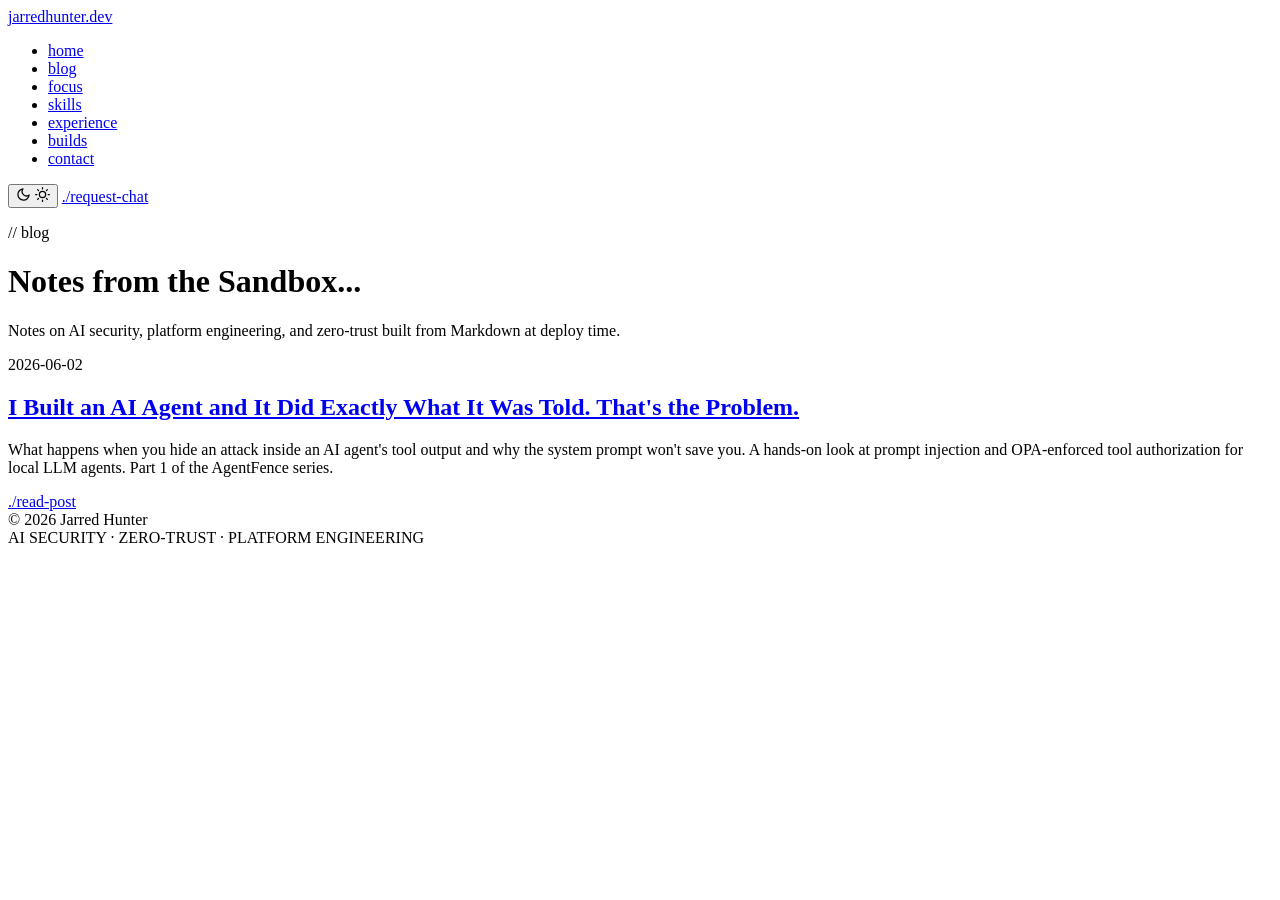
==== src/blog/index.html @ 59d4b67a "Fix job desc" ====
<!DOCTYPE html>
<html lang="en" data-theme="dark">
<head>
  <meta charset="UTF-8" />
  <meta name="viewport" content="width=device-width, initial-scale=1.0" />
  <title>Blog — Jarred Hunter</title>
  <meta name="description" content="Jarred Hunter — blog on AI security, platform engineering, and zero-trust." />
  <link rel="preconnect" href="https://fonts.googleapis.com" />
  <link rel="preconnect" href="https://fonts.gstatic.com" crossorigin />
  <link href="https://fonts.googleapis.com/css2?family=Archivo:wght@400;500;600;700;800;900&family=Geist:wght@300;400;500;600&family=JetBrains+Mono:ital,wght@0,400;0,500;0,700;1,400&display=swap" rel="stylesheet" />
  <link rel="stylesheet" href="/css/style.css?v=1780492002" />
</head>
<body class="blog-page">
  <nav>
    <div class="nav-inner">
      <a href="/" class="logo">jarredhunter.dev</a>
      <ul class="nav-links">
        <li><a href="/">home</a></li>
        <li><a href="/blog/" aria-current="page">blog</a></li>
        <li><a href="/#focus">focus</a></li>
        <li><a href="/#technologies">skills</a></li>
        <li><a href="/#work-experience">experience</a></li>
        <li><a href="/#projects">builds</a></li>
        <li><a href="/#contact">contact</a></li>
      </ul>
      <div class="nav-right">
        <button class="theme-toggle" id="theme-toggle" aria-label="Toggle theme">
          <svg class="icon-moon" width="15" height="15" viewBox="0 0 24 24" fill="none" stroke="currentColor" stroke-width="2" stroke-linecap="round" stroke-linejoin="round"><path d="M21 12.79A9 9 0 1 1 11.21 3 7 7 0 0 0 21 12.79z"/></svg>
          <svg class="icon-sun" width="15" height="15" viewBox="0 0 24 24" fill="none" stroke="currentColor" stroke-width="2" stroke-linecap="round" stroke-linejoin="round"><circle cx="12" cy="12" r="5"/><line x1="12" y1="1" x2="12" y2="3"/><line x1="12" y1="21" x2="12" y2="23"/><line x1="4.22" y1="4.22" x2="5.64" y2="5.64"/><line x1="18.36" y1="18.36" x2="19.78" y2="19.78"/><line x1="1" y1="12" x2="3" y2="12"/><line x1="21" y1="12" x2="23" y2="12"/><line x1="4.22" y1="19.78" x2="5.64" y2="18.36"/><line x1="18.36" y1="5.64" x2="19.78" y2="4.22"/></svg>
        </button>
        <a href="https://cal.com/jhunter7/" class="nav-cta" target="_blank" rel="noopener">./request-chat</a>
      </div>
    </div>
  </nav>

  <main class="blog-main">
    <div class="container">
      <p class="section-tag">// blog</p>
      <h1 class="section-heading">Notes from the Sandbox...</h1>
      <p class="blog-index-lede">Notes on AI security, platform engineering, and zero-trust built from Markdown at deploy time.</p>
      <div class="blog-list">
      <article class="blog-card">
        <div class="blog-card-date">2026-06-02</div>
        <h2 class="blog-card-title"><a href="i-built-an-ai-agent-then-i-tried-to-break-it/">I Built an AI Agent and It Did Exactly What It Was Told. That&#x27;s the Problem.</a></h2>
        <p class="blog-card-summary">What happens when you hide an attack inside an AI agent&#x27;s tool output and why the system prompt won&#x27;t save you. A hands-on look at prompt injection and OPA-enforced tool authorization for local LLM agents. Part 1 of the AgentFence series.</p>
        <a href="i-built-an-ai-agent-then-i-tried-to-break-it/" class="blog-card-link">./read-post</a>
      </article>
      </div>
    </div>
  </main>

  <div class="container">
    <footer>
      <div class="footer-left">© 2026 <span>Jarred Hunter</span></div>
      <div class="footer-right">AI SECURITY · ZERO-TRUST · PLATFORM ENGINEERING</div>
    </footer>
  </div>

  <script src="/js/main.js?v=1780491392"></script>
</body>
</html>
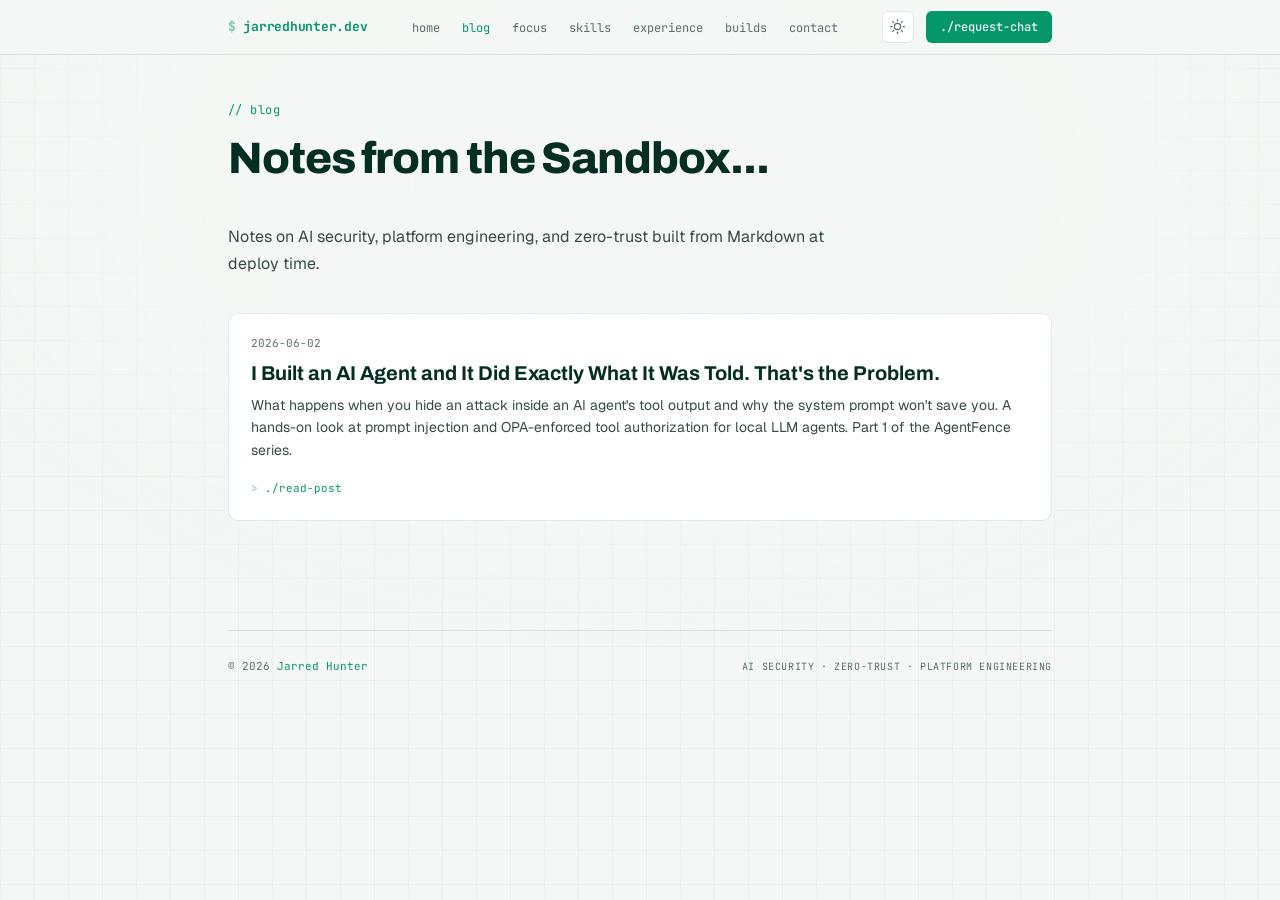
==== commit aac1d383: "Restore Umami analytics across homepage and blog. The site redesign dropped the tracker; add it to t" ====
--- a/src/blog/index.html
+++ b/src/blog/index.html
@@ -8,20 +8,21 @@
   <link rel="preconnect" href="https://fonts.googleapis.com" />
   <link rel="preconnect" href="https://fonts.gstatic.com" crossorigin />
   <link href="https://fonts.googleapis.com/css2?family=Archivo:wght@400;500;600;700;800;900&family=Geist:wght@300;400;500;600&family=JetBrains+Mono:ital,wght@0,400;0,500;0,700;1,400&display=swap" rel="stylesheet" />
-  <link rel="stylesheet" href="/css/style.css?v=1780492002" />
+  <link rel="stylesheet" href="../css/style.css" />
+  <script defer src="https://cloud.umami.is/script.js" data-website-id="7b5f57f9-e7fa-4ba4-9820-37300ce57bfb" data-host-url="https://cloud.umami.is" data-domains="jarredhunter.dev,www.jarredhunter.dev"></script>
 </head>
 <body class="blog-page">
   <nav>
     <div class="nav-inner">
-      <a href="/" class="logo">jarredhunter.dev</a>
+      <a href="../index.html" class="logo">jarredhunter.dev</a>
       <ul class="nav-links">
-        <li><a href="/">home</a></li>
-        <li><a href="/blog/" aria-current="page">blog</a></li>
-        <li><a href="/#focus">focus</a></li>
-        <li><a href="/#technologies">skills</a></li>
-        <li><a href="/#work-experience">experience</a></li>
-        <li><a href="/#projects">builds</a></li>
-        <li><a href="/#contact">contact</a></li>
+        <li><a href="../index.html">home</a></li>
+        <li><a href="../blog/" aria-current="page">blog</a></li>
+        <li><a href="../index.html#focus">focus</a></li>
+        <li><a href="../index.html#technologies">skills</a></li>
+        <li><a href="../index.html#work-experience">experience</a></li>
+        <li><a href="../index.html#projects">builds</a></li>
+        <li><a href="../index.html#contact">contact</a></li>
       </ul>
       <div class="nav-right">
         <button class="theme-toggle" id="theme-toggle" aria-label="Toggle theme">
@@ -56,6 +57,6 @@
     </footer>
   </div>
 
-  <script src="/js/main.js?v=1780491392"></script>
+  <script src="../js/main.js"></script>
 </body>
 </html>
--- a/src/css/style.css
+++ b/src/css/style.css
@@ -0,0 +1,580 @@
+/* ============================================
+   Jarred Hunter — jarredhunter.dev
+   Direction 1: Terminal / Command-line
+   Static · light/dark via [data-theme]
+   ============================================ */
+
+*, *::before, *::after { box-sizing: border-box; margin: 0; padding: 0; }
+
+:root {
+  --display: 'Archivo', sans-serif;
+  --mono:    'JetBrains Mono', monospace;
+  --body:    'Geist', -apple-system, BlinkMacSystemFont, sans-serif;
+  --green:   #00ff9c;
+}
+
+/* DARK (default) */
+[data-theme="dark"] {
+  --bg:      #0a0e0d;
+  --bg2:     #0f1413;
+  --bg3:     #131918;
+  --border:  rgba(0,255,156,0.13);
+  --border2: rgba(0,255,156,0.30);
+  --text:    #c2d4ce;   /* lifted: ~10:1 contrast */
+  --prose:   #d4dcd9;   /* body paragraphs: clean neutral, 13.9:1 */
+  --dim:     #7e948d;   /* lifted: 6.0:1, now AA-compliant */
+  --heading: #e8fff6;
+  --accent:  var(--green);
+  --grid:    rgba(0,255,156,0.035);
+}
+
+/* LIGHT */
+[data-theme="light"] {
+  --bg:      #f4f7f5;
+  --bg2:     #ffffff;
+  --bg3:     #eef2f0;
+  --border:  rgba(6,95,70,0.12);
+  --border2: rgba(6,95,70,0.30);
+  --text:    #2c3d37;
+  --prose:   #374b44;
+  --dim:     #5a6e67;
+  --heading: #052e23;
+  --accent:  #059669;
+  --grid:    rgba(6,95,70,0.04);
+}
+
+html { scroll-behavior: smooth; }
+
+body {
+  background: var(--bg);
+  color: var(--text);
+  font-family: var(--mono);
+  font-weight: 400;
+  line-height: 1.7;
+  overflow-x: hidden;
+  transition: background .3s, color .3s;
+}
+
+::-webkit-scrollbar { width: 4px; }
+::-webkit-scrollbar-track { background: var(--bg); }
+::-webkit-scrollbar-thumb { background: var(--border2); border-radius: 2px; }
+
+.container { max-width: 880px; margin: 0 auto; padding: 0 28px; }
+
+/* ─── NAV ─── */
+nav {
+  position: fixed; top: 0; left: 0; right: 0; z-index: 100;
+  border-bottom: 1px solid var(--border);
+  background: color-mix(in srgb, var(--bg) 88%, transparent);
+  backdrop-filter: blur(10px);
+}
+.nav-inner {
+  max-width: 880px; margin: 0 auto; padding: 0 28px;
+  display: flex; align-items: center; justify-content: space-between; height: 54px;
+}
+.logo {
+  font-family: var(--mono); font-size: 13px; font-weight: 700;
+  color: var(--accent); letter-spacing: -.02em; text-decoration: none;
+}
+.logo::before { content: '$ '; opacity: .5; }
+.nav-links { display: flex; gap: 22px; list-style: none; }
+.nav-links a {
+  font-family: var(--mono); font-size: 12px; color: var(--dim);
+  text-decoration: none; transition: color .2s;
+}
+.nav-links a::before { content: ''; }
+.nav-links a:hover { color: var(--accent); }
+.nav-right { display: flex; align-items: center; gap: 12px; }
+.theme-toggle {
+  width: 32px; height: 32px; border: 1px solid var(--border); border-radius: 6px;
+  background: var(--bg2); color: var(--dim); cursor: pointer;
+  display: flex; align-items: center; justify-content: center; transition: .2s;
+}
+.theme-toggle:hover { border-color: var(--accent); color: var(--accent); }
+[data-theme="dark"] .icon-sun  { display: none; }
+[data-theme="dark"] .icon-moon { display: block; }
+[data-theme="light"] .icon-sun  { display: block; }
+[data-theme="light"] .icon-moon { display: none; }
+.nav-cta {
+  font-family: var(--mono); font-size: 12px; font-weight: 500;
+  padding: 6px 14px; border-radius: 6px; background: var(--accent); color: var(--bg);
+  text-decoration: none; white-space: nowrap; transition: opacity .15s;
+}
+.nav-cta:hover { opacity: .85; }
+
+/* ─── HERO ─── */
+#home {
+  min-height: 100vh; display: flex; align-items: center;
+  padding: 80px 0 40px; position: relative; overflow: hidden;
+}
+#home::before {
+  content: ''; position: absolute; inset: 0;
+  background-image:
+    linear-gradient(var(--grid) 1px, transparent 1px),
+    linear-gradient(90deg, var(--grid) 1px, transparent 1px);
+  background-size: 34px 34px;
+  animation: gridMove 22s linear infinite;
+}
+/* Soft fade so the grid recedes behind the text but stays at the edges */
+#home::after {
+  content: ''; position: absolute; inset: 0; pointer-events: none;
+  background: radial-gradient(
+    ellipse 70% 65% at 32% 50%,
+    var(--bg) 0%,
+    color-mix(in srgb, var(--bg) 85%, transparent) 38%,
+    transparent 70%
+  );
+}
+@keyframes gridMove { to { background-position: 34px 34px; } }
+.hero-content { position: relative; z-index: 1; }
+.prompt {
+  font-size: 12px; color: var(--accent); margin-bottom: 26px; letter-spacing: .04em;
+  opacity: 0; animation: fadeUp .6s ease .1s forwards;
+}
+.cursor { animation: blink 1.1s steps(1) infinite; }
+@keyframes blink { 50% { opacity: 0; } }
+
+.hero-name {
+  font-family: var(--display);
+  font-weight: 800;
+  font-size: clamp(48px, 9vw, 84px);
+  line-height: .94;
+  letter-spacing: -.025em;
+  color: var(--heading);
+  margin-bottom: 20px;
+  opacity: 0; animation: fadeUp .6s ease .2s forwards;
+}
+.hero-sub {
+  font-size: 14px; color: var(--accent); margin-bottom: 26px; letter-spacing: .02em;
+  opacity: 0; animation: fadeUp .6s ease .3s forwards;
+}
+.hero-sub::before { content: '// '; }
+.hero-desc {
+  font-family: var(--body);
+  font-size: 16px; color: var(--prose); max-width: 580px; line-height: 1.75; margin-bottom: 36px;
+  opacity: 0; animation: fadeUp .6s ease .4s forwards;
+}
+.hero-desc strong { color: var(--heading); font-weight: 500; }
+.hero-actions {
+  display: flex; gap: 10px; flex-wrap: wrap; margin-bottom: 56px;
+  opacity: 0; animation: fadeUp .6s ease .5s forwards;
+}
+.btn-primary {
+  font-family: var(--mono); font-size: 12px; font-weight: 700; padding: 11px 22px;
+  border-radius: 6px; background: transparent; border: 1px solid var(--border2); color: var(--text);
+  text-decoration: none; letter-spacing: .02em; transition: border-color .2s, color .2s, transform .15s;
+}
+.btn-primary:hover { border-color: var(--accent); color: var(--accent); transform: translateY(-1px); }
+.btn-ghost {
+  font-family: var(--mono); font-size: 12px; padding: 11px 22px; border-radius: 6px;
+  border: 1px solid var(--border2); color: var(--text); text-decoration: none;
+  transition: border-color .2s, color .2s, transform .15s;
+}
+.btn-ghost::before { content: '> '; opacity: .6; }
+.btn-ghost:hover { border-color: var(--accent); color: var(--accent); transform: translateY(-1px); }
+
+/* ── HERO STAT — fixed number rendering ── */
+/* hero meta row: stat block + relocated info cards side by side */
+.hero-meta-row {
+  display: flex; gap: 16px; align-items: stretch; flex-wrap: wrap;
+  opacity: 0; animation: fadeUp .6s ease .6s forwards;
+}
+.hero-stat {
+  border: 1px solid var(--border); border-radius: 10px;
+  padding: 26px 30px; width: fit-content; min-width: 240px;
+  display: flex; flex-direction: column; justify-content: center;
+  background: color-mix(in srgb, var(--bg2) 50%, transparent);
+}
+.hero-meta {
+  flex: 1; min-width: 280px;
+  display: grid; grid-template-columns: 1fr 1fr; gap: 10px;
+}
+.meta-card {
+  background: var(--bg3); border: 1px solid var(--border); border-radius: 8px;
+  padding: 12px 14px; transition: border-color .2s;
+}
+.meta-card:hover { border-color: var(--border2); }
+.meta-card-wide { grid-column: 1 / -1; }
+.meta-k {
+  font-family: var(--mono); font-size: 10px; color: var(--accent);
+  text-transform: uppercase; letter-spacing: .12em; margin-bottom: 5px;
+}
+.meta-k::before { content: '> '; opacity: .5; }
+.meta-v { font-family: var(--mono); font-size: 12px; color: var(--text); line-height: 1.45; display: flex; align-items: center; gap: 8px; }
+.stat-num {
+  font-family: var(--display);
+  font-weight: 700;              /* lighter than 900 — stops the squish */
+  font-size: 58px;
+  line-height: 1;
+  color: var(--heading);
+  letter-spacing: .01em;          /* positive tracking gives the digits room */
+  font-variant-numeric: lining-nums proportional-nums;
+  display: flex; align-items: flex-start;
+}
+.stat-num span {
+  color: var(--accent);
+  margin-left: 4px;
+  font-weight: 600;
+}
+.stat-label {
+  font-family: var(--mono); font-size: 11px; color: var(--dim);
+  text-transform: uppercase; letter-spacing: .18em; margin-top: 14px;
+}
+
+/* ─── SECTION COMMON ─── */
+section { padding: 96px 0; }
+.section-tag {
+  font-family: var(--mono); font-size: 12px; color: var(--accent);
+  margin-bottom: 14px; letter-spacing: .04em;
+}
+.section-heading {
+  font-family: var(--display); font-weight: 800; font-size: clamp(28px, 5vw, 44px);
+  color: var(--heading); letter-spacing: -.025em; margin-bottom: 40px; line-height: 1.1;
+}
+
+/* ─── ABOUT ─── */
+#about { background: var(--bg2); border-top: 1px solid var(--border); border-bottom: 1px solid var(--border); }
+.about-grid { display: grid; grid-template-columns: 1.4fr 1fr; gap: 48px; align-items: start; }
+.about-body p { font-family: var(--body); font-weight: 400; font-size: 15.5px; color: var(--prose); margin-bottom: 18px; line-height: 1.75; }
+.about-body p:last-child { margin-bottom: 0; }
+.about-body strong { color: var(--heading); font-weight: 500; }
+.about-sidebar { display: flex; flex-direction: column; gap: 10px; }
+.sidebar-card {
+  background: var(--bg3); border: 1px solid var(--border); border-radius: 8px;
+  padding: 14px 16px; transition: border-color .2s;
+}
+.sidebar-card:hover { border-color: var(--border2); }
+.sidebar-card-k {
+  font-family: var(--mono); font-size: 10px; color: var(--accent);
+  text-transform: uppercase; letter-spacing: .12em; margin-bottom: 6px;
+}
+.sidebar-card-k::before { content: '> '; opacity: .5; }
+.sidebar-card-v { font-size: 12.5px; color: var(--text); line-height: 1.5; display: flex; align-items: center; gap: 8px; }
+
+/* ─── FOCUS ─── */
+.focus-intro {
+  font-family: var(--body);
+  font-size: 16px; color: var(--prose); max-width: 600px; line-height: 1.7;
+  margin-top: -24px; margin-bottom: 44px;
+}
+.focus-grid { display: grid; grid-template-columns: 1fr 1fr; gap: 16px; }
+.focus-card {
+  background: var(--bg2); border: 1px solid var(--border); border-radius: 12px;
+  padding: 28px; position: relative; transition: border-color .2s, transform .2s;
+}
+.focus-card:hover { border-color: var(--border2); transform: translateY(-3px); }
+.focus-num {
+  font-family: var(--display); font-weight: 700; font-size: 13px; color: var(--accent);
+  letter-spacing: .04em; margin-bottom: 16px;
+}
+.focus-title { font-family: var(--display); font-weight: 700; font-size: 17px; color: var(--heading); margin-bottom: 10px; letter-spacing: -.01em; }
+.focus-desc { font-family: var(--body); font-size: 14px; color: var(--prose); line-height: 1.65; margin-bottom: 18px; }
+.focus-tags { display: flex; flex-wrap: wrap; gap: 6px; }
+.focus-tags span {
+  font-family: var(--mono); font-size: 10px; color: var(--accent);
+  border: 1px solid var(--border); border-radius: 4px; padding: 3px 8px;
+  background: color-mix(in srgb, var(--accent) 5%, transparent);
+}
+
+/* ─── SKILLS ─── */
+.skills-categories { display: flex; flex-direction: column; gap: 36px; }
+.skill-category-label {
+  font-family: var(--mono); font-size: 11px; color: var(--dim);
+  text-transform: uppercase; letter-spacing: .14em; margin-bottom: 14px;
+}
+.skill-category-label::before { content: '# '; color: var(--accent); }
+.skill-pills { display: flex; flex-wrap: wrap; gap: 8px; }
+.pill {
+  font-family: var(--mono); font-size: 11px; padding: 5px 12px; border-radius: 6px;
+  border: 1px solid var(--border); background: var(--bg2); color: var(--text);
+  letter-spacing: .01em; white-space: nowrap; transition: border-color .15s, color .15s, transform .15s;
+}
+.pill:hover { border-color: var(--border2); color: var(--accent); transform: translateY(-2px); }
+
+/* ─── EXPERIENCE ─── */
+#work-experience { background: var(--bg2); border-top: 1px solid var(--border); border-bottom: 1px solid var(--border); }
+.timeline { display: flex; flex-direction: column; }
+.timeline-item {
+  display: grid; grid-template-columns: 175px 1fr; gap: 32px;
+  padding: 34px 0; border-bottom: 1px solid var(--border);
+}
+.timeline-item:last-child { border-bottom: none; }
+.timeline-period { font-family: var(--mono); font-size: 11px; color: var(--dim); margin-bottom: 8px; }
+.timeline-company { font-family: var(--mono); font-size: 12px; color: var(--accent); }
+.timeline-role { font-family: var(--display); font-weight: 700; font-size: 16px; color: var(--heading); margin-bottom: 12px; letter-spacing: -.01em; }
+.timeline-desc { font-family: var(--body); font-weight: 400; font-size: 14.5px; color: var(--prose); line-height: 1.65; margin-bottom: 14px; }
+.timeline-bullets { list-style: none; display: flex; flex-direction: column; gap: 8px; }
+.timeline-bullets li { font-family: var(--body); font-size: 14px; color: var(--prose); line-height: 1.6; padding-left: 18px; position: relative; }
+.timeline-bullets li::before { content: '▹'; position: absolute; left: 0; color: var(--accent); top: 1px; }
+.timeline-bullets strong { color: var(--heading); font-weight: 500; }
+
+/* ─── PROJECTS ─── */
+.builds-subhead {
+  font-family: var(--mono); font-size: 11px; color: var(--dim);
+  text-transform: uppercase; letter-spacing: .14em; margin-bottom: 16px;
+}
+.builds-subhead::before { content: '## '; color: var(--accent); }
+.projects-grid { display: grid; grid-template-columns: 1fr 1fr; gap: 14px; }
+.project-card {
+  background: var(--bg2); border: 1px solid var(--border); border-radius: 12px;
+  padding: 24px; transition: border-color .2s, transform .2s; position: relative;
+  text-decoration: none; display: block; overflow: hidden;
+}
+.project-card:hover { border-color: var(--border2); transform: translateY(-3px); }
+.project-card.building { border-color: var(--border2); }
+.project-card.building::before {
+  content: ''; position: absolute; top: 0; left: 0; right: 0; height: 2px;
+  background: linear-gradient(90deg, var(--accent), transparent);
+}
+.building-tag {
+  display: inline-block; font-family: var(--mono); font-size: 9px; color: var(--accent);
+  text-transform: uppercase; letter-spacing: .12em; border: 1px solid var(--border2);
+  border-radius: 4px; padding: 2px 7px; margin-bottom: 12px;
+  background: color-mix(in srgb, var(--accent) 6%, transparent);
+}
+.project-name { font-family: var(--display); font-weight: 700; font-size: 15px; color: var(--heading); margin-bottom: 8px; letter-spacing: -.01em; }
+.project-desc { font-family: var(--body); font-size: 13.5px; color: var(--prose); line-height: 1.6; margin-bottom: 16px; }
+.project-tags { display: flex; flex-wrap: wrap; gap: 6px; }
+.project-tag {
+  font-family: var(--mono); font-size: 10px; color: var(--dim);
+  background: var(--bg3); border: 1px solid var(--border); border-radius: 4px; padding: 2px 8px;
+}
+
+/* ─── CONTACT ─── */
+#contact { background: var(--bg2); border-top: 1px solid var(--border); }
+.contact-grid { max-width: 640px; }
+.contact-lede { font-family: var(--body); font-weight: 400; font-size: 15.5px; color: var(--prose); line-height: 1.7; margin-bottom: 24px; }
+.contact-lede strong { color: var(--heading); font-weight: 500; }
+.contact-links { display: flex; flex-direction: column; gap: 10px; }
+.contact-link {
+  display: flex; align-items: center; gap: 14px; font-family: var(--mono); font-size: 12px;
+  color: var(--text); text-decoration: none; padding: 12px 16px; background: var(--bg3);
+  border: 1px solid var(--border); border-radius: 8px; transition: border-color .2s, color .2s;
+}
+.contact-link:hover { border-color: var(--border2); color: var(--accent); }
+.ck { color: var(--accent); min-width: 70px; font-size: 11px; }
+.ck::before { content: '> '; opacity: .5; }
+/* ─── FOOTER ─── */
+footer {
+  border-top: 1px solid var(--border); padding: 26px 0;
+  display: flex; align-items: center; justify-content: space-between; flex-wrap: wrap; gap: 12px;
+}
+.footer-left { font-family: var(--mono); font-size: 11px; color: var(--dim); }
+.footer-left span { color: var(--accent); }
+.footer-right { font-family: var(--mono); font-size: 10px; color: var(--dim); letter-spacing: .06em; }
+
+/* ─── BLOG ─── */
+/* Blog pages show content immediately (no scroll-reveal dependency) */
+.blog-page .reveal { opacity: 1; transform: none; }
+.blog-page nav { position: fixed; }
+.blog-page {
+  position: relative;
+  min-height: 100vh;
+}
+.blog-page::before {
+  content: '';
+  position: fixed;
+  inset: 0;
+  z-index: -1;
+  pointer-events: none;
+  background-image:
+    linear-gradient(var(--grid) 1px, transparent 1px),
+    linear-gradient(90deg, var(--grid) 1px, transparent 1px);
+  background-size: 34px 34px;
+  animation: gridMove 22s linear infinite;
+}
+.blog-page::after {
+  content: '';
+  position: fixed;
+  inset: 0;
+  z-index: -1;
+  pointer-events: none;
+  background: radial-gradient(
+    ellipse 80% 70% at 50% 20%,
+    var(--bg) 0%,
+    color-mix(in srgb, var(--bg) 90%, transparent) 45%,
+    transparent 75%
+  );
+}
+.blog-main { padding: 100px 0 60px; min-height: 70vh; position: relative; z-index: 1; }
+.blog-index-lede {
+  font-family: var(--body); font-size: 16px; color: var(--prose);
+  max-width: 600px; line-height: 1.7; margin-bottom: 36px;
+}
+.blog-list { display: flex; flex-direction: column; gap: 14px; }
+.blog-card {
+  display: block; padding: 20px 22px; background: var(--bg2);
+  border: 1px solid var(--border); border-radius: 10px;
+  transition: border-color .2s, transform .15s;
+}
+.blog-card:hover { border-color: var(--border2); transform: translateY(-2px); }
+.blog-card-date { font-family: var(--mono); font-size: 11px; color: var(--dim); margin-bottom: 8px; }
+.blog-card-title {
+  font-family: var(--display); font-weight: 700; font-size: 20px;
+  margin-bottom: 8px; line-height: 1.25;
+}
+.blog-card-title a {
+  color: var(--heading);
+  text-decoration: none;
+  transition: color .2s;
+}
+.blog-card-title a:hover { color: var(--accent); }
+.blog-card-summary { font-family: var(--body); font-size: 14px; color: var(--prose); line-height: 1.6; margin-bottom: 12px; }
+.blog-card-link {
+  display: inline-block;
+  font-family: var(--mono); font-size: 11px; color: var(--accent);
+  text-decoration: none;
+  transition: color .2s;
+}
+.blog-card-link:hover { color: var(--heading); }
+.blog-card-link::before { content: '> '; opacity: .5; }
+.blog-empty { font-family: var(--mono); font-size: 13px; color: var(--dim); }
+.blog-back { margin-bottom: 24px; }
+.blog-back a {
+  font-family: var(--mono); font-size: 12px; color: var(--dim);
+  text-decoration: none; transition: color .2s;
+}
+.blog-back a:hover { color: var(--accent); }
+.blog-article { max-width: 100%; }
+.blog-post-title {
+  font-family: var(--display); font-weight: 800; font-size: clamp(28px, 5vw, 40px);
+  color: var(--heading); letter-spacing: -.03em; line-height: 1.1; margin-bottom: 10px;
+}
+.blog-post-date { font-family: var(--mono); font-size: 12px; color: var(--dim); margin-bottom: 28px; }
+.blog-content {
+  font-family: var(--body); font-size: 17px; color: var(--prose); line-height: 1.75;
+}
+.blog-content > p:first-child { margin-top: 0; }
+.blog-content blockquote {
+  margin: 1.4em 0; padding: 14px 18px; border-left: 3px solid var(--accent);
+  background: color-mix(in srgb, var(--accent) 8%, var(--bg3));
+  border-radius: 0 8px 8px 0;
+}
+.blog-content blockquote p { margin-bottom: 0; }
+.blog-content strong { color: var(--heading); font-weight: 600; }
+.blog-content h2, .blog-content h3, .blog-content h4 {
+  font-family: var(--display); color: var(--heading); margin: 1.6em 0 .6em; line-height: 1.25;
+}
+.blog-content h2 { font-size: 1.5rem; font-weight: 700; }
+.blog-content h3 { font-size: 1.2rem; font-weight: 600; }
+.blog-content p { margin-bottom: 1.1em; }
+.blog-content ul, .blog-content ol { margin: 0 0 1.1em 1.4em; }
+.blog-content li { margin-bottom: .35em; }
+.blog-content a { color: var(--accent); text-decoration: underline; text-underline-offset: 3px; }
+.blog-content a:hover { color: var(--heading); }
+.blog-content code {
+  font-family: var(--mono); font-size: .9em; padding: .15em .4em;
+  background: var(--bg3); border: 1px solid var(--border); border-radius: 4px;
+}
+.code-block-wrap {
+  position: relative;
+  margin: 1.2em 0;
+}
+.code-block-wrap pre {
+  margin: 0;
+  padding: 40px 18px 16px;
+  overflow-x: auto;
+  background: var(--bg3);
+  border: 1px solid var(--border);
+  border-radius: 8px;
+}
+.copy-code-btn {
+  position: absolute;
+  top: 8px;
+  right: 8px;
+  z-index: 2;
+  font-family: var(--mono);
+  font-size: 11px;
+  font-weight: 500;
+  padding: 5px 10px;
+  border-radius: 5px;
+  border: 1px solid var(--border2);
+  background: var(--bg2);
+  color: var(--dim);
+  cursor: pointer;
+  transition: color .15s, border-color .15s, background .15s;
+}
+.copy-code-btn::before { content: '> '; opacity: .5; }
+.copy-code-btn:hover {
+  color: var(--accent);
+  border-color: var(--accent);
+}
+.copy-code-btn.copied {
+  color: var(--accent);
+  border-color: var(--accent);
+  background: color-mix(in srgb, var(--accent) 10%, var(--bg2));
+}
+.blog-content pre {
+  margin: 1.2em 0;
+  padding: 16px 18px;
+  overflow-x: auto;
+  background: var(--bg3);
+  border: 1px solid var(--border);
+  border-radius: 8px;
+}
+.blog-content pre code { padding: 0; border: none; background: none; font-size: 13px; line-height: 1.55; }
+.blog-content hr {
+  border: none;
+  border-top: 1px solid var(--border);
+  margin: 2em 0;
+}
+.terminal-figure {
+  margin: 1.6em 0 1.2em;
+  padding: 0;
+}
+.terminal-shot {
+  display: block;
+  width: 100%;
+  max-width: 100%;
+  height: auto;
+  border: 1px solid var(--border2);
+  border-radius: 10px;
+  background: var(--bg3);
+  box-shadow: 0 12px 40px rgba(0, 0, 0, 0.35);
+  cursor: zoom-in;
+}
+.terminal-figure figcaption {
+  margin-top: 10px;
+  font-family: var(--mono);
+  font-size: 12px;
+  color: var(--dim);
+  line-height: 1.5;
+}
+.blog-content img:not(.terminal-shot) {
+  display: block;
+  width: 100%;
+  max-width: 100%;
+  height: auto;
+  margin: 1.4em 0;
+  border: 1px solid var(--border);
+  border-radius: 8px;
+  background: var(--bg3);
+}
+/* Click screenshot to open full size in new tab */
+a.terminal-shot-link { display: block; text-decoration: none; }
+.blog-content table { width: 100%; border-collapse: collapse; margin: 1.2em 0; font-size: 14px; }
+.blog-content th, .blog-content td {
+  border: 1px solid var(--border); padding: 8px 12px; text-align: left;
+}
+.blog-content th { background: var(--bg3); color: var(--heading); font-family: var(--mono); font-size: 12px; }
+.nav-links a[aria-current="page"] { color: var(--accent); }
+
+/* ─── Animations ─── */
+@keyframes fadeUp { from { opacity: 0; transform: translateY(20px); } to { opacity: 1; transform: translateY(0); } }
+.reveal { opacity: 0; transform: translateY(24px); transition: opacity .6s ease, transform .6s ease; }
+.reveal.visible { opacity: 1; transform: translateY(0); }
+
+/* ─── Responsive ─── */
+@media (max-width: 720px) {
+  .nav-links { display: none; }
+  .timeline-item { grid-template-columns: 1fr; gap: 12px; }
+  .focus-grid, .projects-grid { grid-template-columns: 1fr; }
+  .hero-meta-row { flex-direction: column; }
+  .hero-meta { grid-template-columns: 1fr; }
+}
+
+@media (prefers-reduced-motion: reduce) {
+  *, *::before, *::after { animation: none !important; transition: none !important; }
+  .reveal { opacity: 1; transform: none; }
+  .cursor { opacity: 1; }
+}
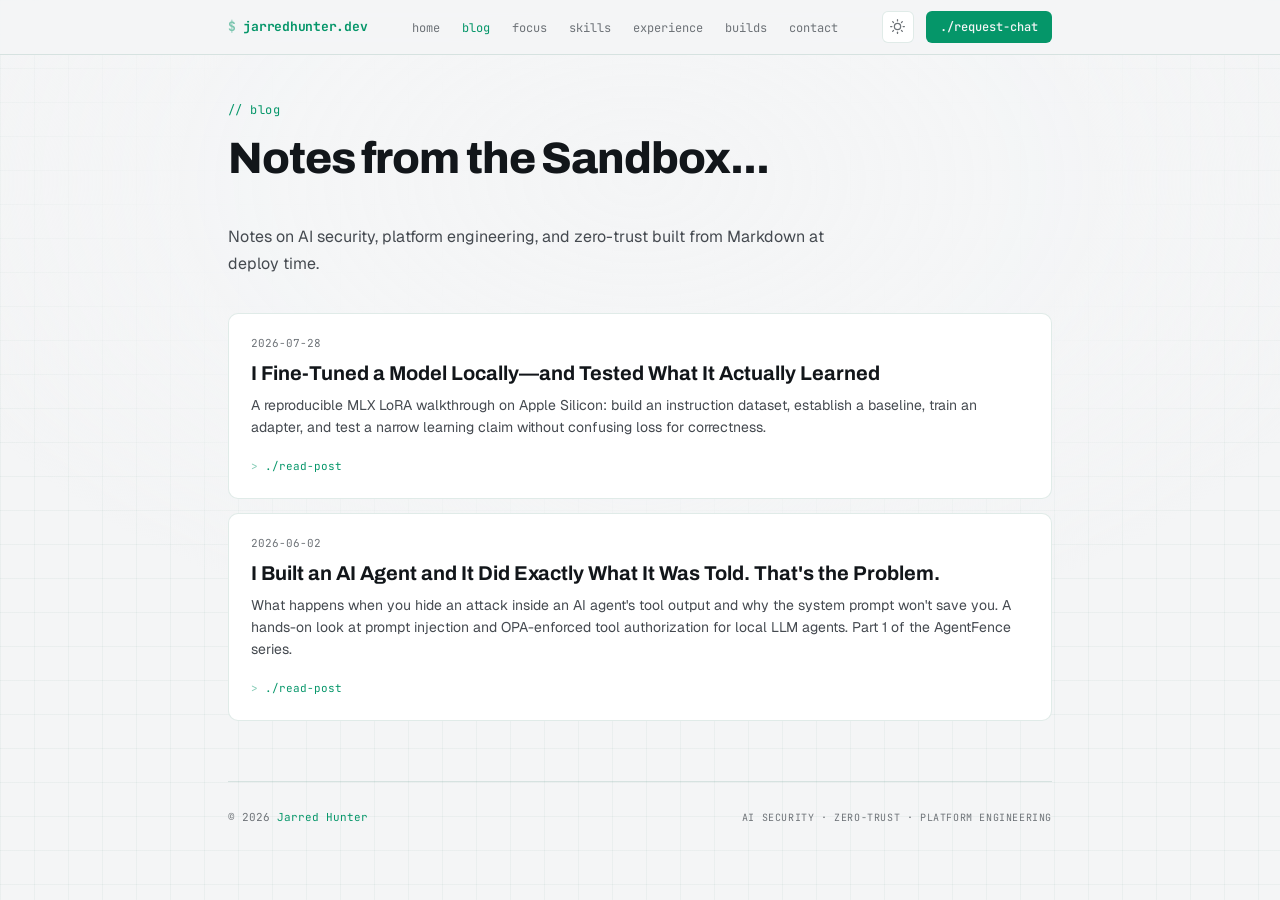
==== commit 09cbd991: "Add blog post on local MLX LoRA fine-tuning experiment. Documents the week-01 applied-ai-security-la" ====
--- a/src/blog/index.html
+++ b/src/blog/index.html
@@ -41,6 +41,12 @@
       <p class="blog-index-lede">Notes on AI security, platform engineering, and zero-trust built from Markdown at deploy time.</p>
       <div class="blog-list">
       <article class="blog-card">
+        <div class="blog-card-date">2026-07-28</div>
+        <h2 class="blog-card-title"><a href="i-fine-tuned-a-model-locally-and-tested-what-it-actually-learned/">I Fine-Tuned a Model Locally—and Tested What It Actually Learned</a></h2>
+        <p class="blog-card-summary">A reproducible MLX LoRA walkthrough on Apple Silicon: build an instruction dataset, establish a baseline, train an adapter, and test a narrow learning claim without confusing loss for correctness.</p>
+        <a href="i-fine-tuned-a-model-locally-and-tested-what-it-actually-learned/" class="blog-card-link">./read-post</a>
+      </article>
+      <article class="blog-card">
         <div class="blog-card-date">2026-06-02</div>
         <h2 class="blog-card-title"><a href="i-built-an-ai-agent-then-i-tried-to-break-it/">I Built an AI Agent and It Did Exactly What It Was Told. That&#x27;s the Problem.</a></h2>
         <p class="blog-card-summary">What happens when you hide an attack inside an AI agent&#x27;s tool output and why the system prompt won&#x27;t save you. A hands-on look at prompt injection and OPA-enforced tool authorization for local LLM agents. Part 1 of the AgentFence series.</p>
--- a/src/css/style.css
+++ b/src/css/style.css
@@ -15,30 +15,30 @@
 
 /* DARK (default) */
 [data-theme="dark"] {
-  --bg:      #0a0e0d;
-  --bg2:     #0f1413;
-  --bg3:     #131918;
+  --bg:      #0a0c0d;
+  --bg2:     #0f1113;
+  --bg3:     #131618;
   --border:  rgba(0,255,156,0.13);
   --border2: rgba(0,255,156,0.30);
-  --text:    #c2d4ce;   /* lifted: ~10:1 contrast */
-  --prose:   #d4dcd9;   /* body paragraphs: clean neutral, 13.9:1 */
-  --dim:     #7e948d;   /* lifted: 6.0:1, now AA-compliant */
-  --heading: #e8fff6;
+  --text:    #c8ccd0;
+  --prose:   #d8dce0;
+  --dim:     #8a9299;
+  --heading: #f0f2f4;
   --accent:  var(--green);
   --grid:    rgba(0,255,156,0.035);
 }
 
 /* LIGHT */
 [data-theme="light"] {
-  --bg:      #f4f7f5;
+  --bg:      #f4f5f6;
   --bg2:     #ffffff;
-  --bg3:     #eef2f0;
+  --bg3:     #eef0f2;
   --border:  rgba(6,95,70,0.12);
   --border2: rgba(6,95,70,0.30);
-  --text:    #2c3d37;
-  --prose:   #374b44;
-  --dim:     #5a6e67;
-  --heading: #052e23;
+  --text:    #2e3338;
+  --prose:   #454a50;
+  --dim:     #6e7378;
+  --heading: #12161a;
   --accent:  #059669;
   --grid:    rgba(6,95,70,0.04);
 }
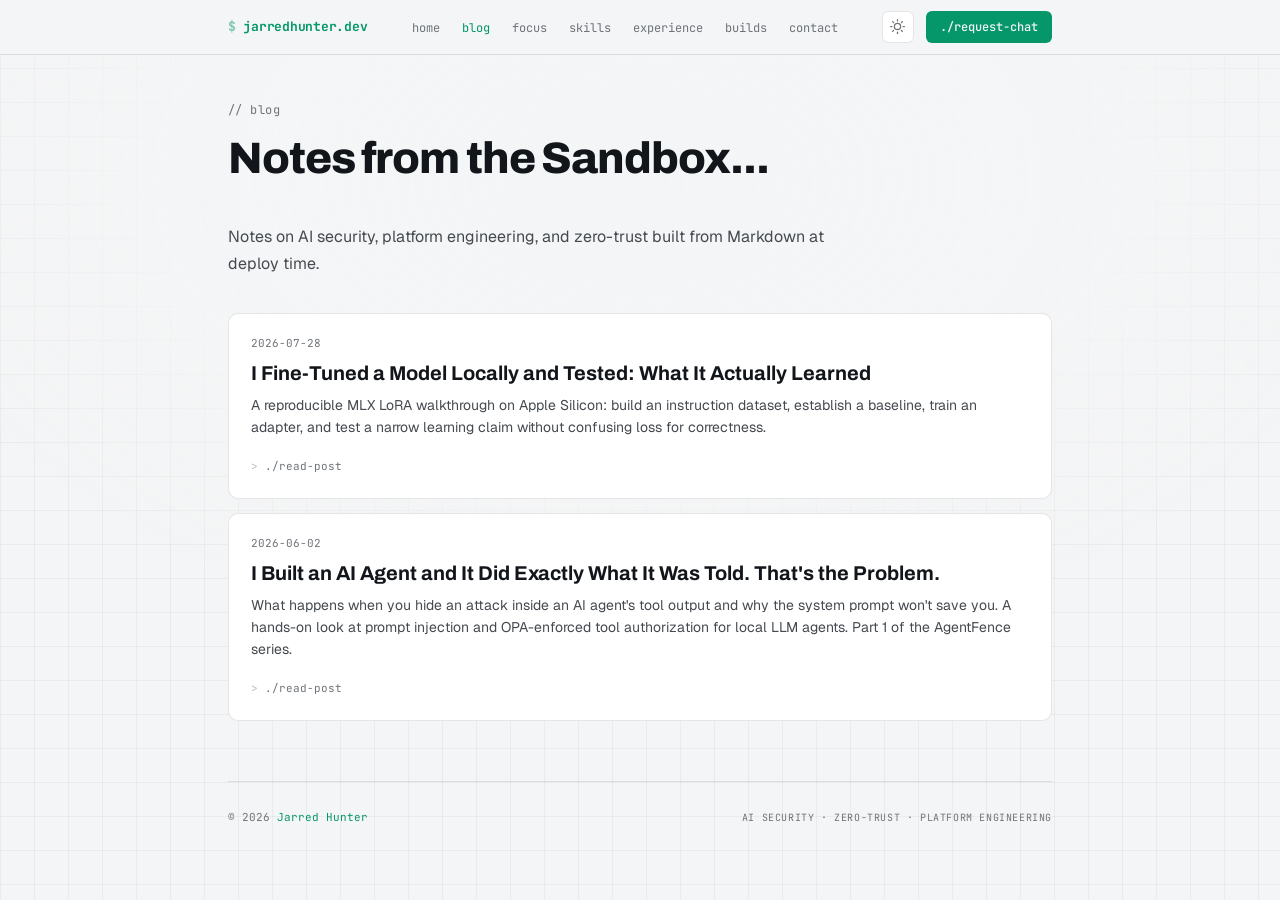
==== commit 7a1dafa7: "blog and font" ====
--- a/src/blog/index.html
+++ b/src/blog/index.html
@@ -42,7 +42,7 @@
       <div class="blog-list">
       <article class="blog-card">
         <div class="blog-card-date">2026-07-28</div>
-        <h2 class="blog-card-title"><a href="i-fine-tuned-a-model-locally-and-tested-what-it-actually-learned/">I Fine-Tuned a Model Locally—and Tested What It Actually Learned</a></h2>
+        <h2 class="blog-card-title"><a href="i-fine-tuned-a-model-locally-and-tested-what-it-actually-learned/">I Fine-Tuned a Model Locally and Tested: What It Actually Learned</a></h2>
         <p class="blog-card-summary">A reproducible MLX LoRA walkthrough on Apple Silicon: build an instruction dataset, establish a baseline, train an adapter, and test a narrow learning claim without confusing loss for correctness.</p>
         <a href="i-fine-tuned-a-model-locally-and-tested-what-it-actually-learned/" class="blog-card-link">./read-post</a>
       </article>
--- a/src/css/style.css
+++ b/src/css/style.css
@@ -18,14 +18,14 @@
   --bg:      #0a0c0d;
   --bg2:     #0f1113;
   --bg3:     #131618;
-  --border:  rgba(0,255,156,0.13);
-  --border2: rgba(0,255,156,0.30);
-  --text:    #c8ccd0;
-  --prose:   #d8dce0;
-  --dim:     #8a9299;
-  --heading: #f0f2f4;
+  --border:  rgba(255,255,255,0.10);
+  --border2: rgba(255,255,255,0.22);
+  --text:    #e8eaed;
+  --prose:   #f0f2f4;
+  --dim:     #a8b0b8;
+  --heading: #ffffff;
   --accent:  var(--green);
-  --grid:    rgba(0,255,156,0.035);
+  --grid:    rgba(255,255,255,0.035);
 }
 
 /* LIGHT */
@@ -33,14 +33,14 @@
   --bg:      #f4f5f6;
   --bg2:     #ffffff;
   --bg3:     #eef0f2;
-  --border:  rgba(6,95,70,0.12);
-  --border2: rgba(6,95,70,0.30);
+  --border:  rgba(0,0,0,0.10);
+  --border2: rgba(0,0,0,0.22);
   --text:    #2e3338;
   --prose:   #454a50;
   --dim:     #6e7378;
   --heading: #12161a;
   --accent:  #059669;
-  --grid:    rgba(6,95,70,0.04);
+  --grid:    rgba(0,0,0,0.04);
 }
 
 html { scroll-behavior: smooth; }
@@ -370,7 +370,10 @@
 .blog-page {
   position: relative;
   min-height: 100vh;
-}
+  color: var(--prose);
+}
+.blog-page .section-tag { color: var(--dim); }
+.blog-page .section-heading { color: var(--heading); }
 .blog-page::before {
   content: '';
   position: fixed;
@@ -396,7 +399,7 @@
     transparent 75%
   );
 }
-.blog-main { padding: 100px 0 60px; min-height: 70vh; position: relative; z-index: 1; }
+.blog-main { padding: 100px 0 60px; min-height: 70vh; position: relative; z-index: 1; color: var(--prose); }
 .blog-index-lede {
   font-family: var(--body); font-size: 16px; color: var(--prose);
   max-width: 600px; line-height: 1.7; margin-bottom: 36px;
@@ -418,11 +421,11 @@
   text-decoration: none;
   transition: color .2s;
 }
-.blog-card-title a:hover { color: var(--accent); }
+.blog-card-title a:hover { color: var(--prose); }
 .blog-card-summary { font-family: var(--body); font-size: 14px; color: var(--prose); line-height: 1.6; margin-bottom: 12px; }
 .blog-card-link {
   display: inline-block;
-  font-family: var(--mono); font-size: 11px; color: var(--accent);
+  font-family: var(--mono); font-size: 11px; color: var(--dim);
   text-decoration: none;
   transition: color .2s;
 }
@@ -434,7 +437,7 @@
   font-family: var(--mono); font-size: 12px; color: var(--dim);
   text-decoration: none; transition: color .2s;
 }
-.blog-back a:hover { color: var(--accent); }
+.blog-back a:hover { color: var(--heading); }
 .blog-article { max-width: 100%; }
 .blog-post-title {
   font-family: var(--display); font-weight: 800; font-size: clamp(28px, 5vw, 40px);
@@ -446,25 +449,27 @@
 }
 .blog-content > p:first-child { margin-top: 0; }
 .blog-content blockquote {
-  margin: 1.4em 0; padding: 14px 18px; border-left: 3px solid var(--accent);
-  background: color-mix(in srgb, var(--accent) 8%, var(--bg3));
+  margin: 1.4em 0; padding: 14px 18px; border-left: 3px solid var(--border2);
+  background: var(--bg3);
   border-radius: 0 8px 8px 0;
 }
-.blog-content blockquote p { margin-bottom: 0; }
+.blog-content blockquote p { margin-bottom: 0; color: var(--prose); }
 .blog-content strong { color: var(--heading); font-weight: 600; }
 .blog-content h2, .blog-content h3, .blog-content h4 {
   font-family: var(--display); color: var(--heading); margin: 1.6em 0 .6em; line-height: 1.25;
 }
 .blog-content h2 { font-size: 1.5rem; font-weight: 700; }
 .blog-content h3 { font-size: 1.2rem; font-weight: 600; }
-.blog-content p { margin-bottom: 1.1em; }
+.blog-content p { margin-bottom: 1.1em; color: var(--prose); }
+.blog-content li { color: var(--prose); }
 .blog-content ul, .blog-content ol { margin: 0 0 1.1em 1.4em; }
 .blog-content li { margin-bottom: .35em; }
-.blog-content a { color: var(--accent); text-decoration: underline; text-underline-offset: 3px; }
-.blog-content a:hover { color: var(--heading); }
+.blog-content a { color: var(--heading); text-decoration: underline; text-underline-offset: 3px; }
+.blog-content a:hover { color: var(--prose); opacity: .85; }
 .blog-content code {
   font-family: var(--mono); font-size: .9em; padding: .15em .4em;
   background: var(--bg3); border: 1px solid var(--border); border-radius: 4px;
+  color: var(--prose);
 }
 .code-block-wrap {
   position: relative;
@@ -512,7 +517,7 @@
   border: 1px solid var(--border);
   border-radius: 8px;
 }
-.blog-content pre code { padding: 0; border: none; background: none; font-size: 13px; line-height: 1.55; }
+.blog-content pre code { padding: 0; border: none; background: none; font-size: 13px; line-height: 1.55; color: var(--prose); }
 .blog-content hr {
   border: none;
   border-top: 1px solid var(--border);
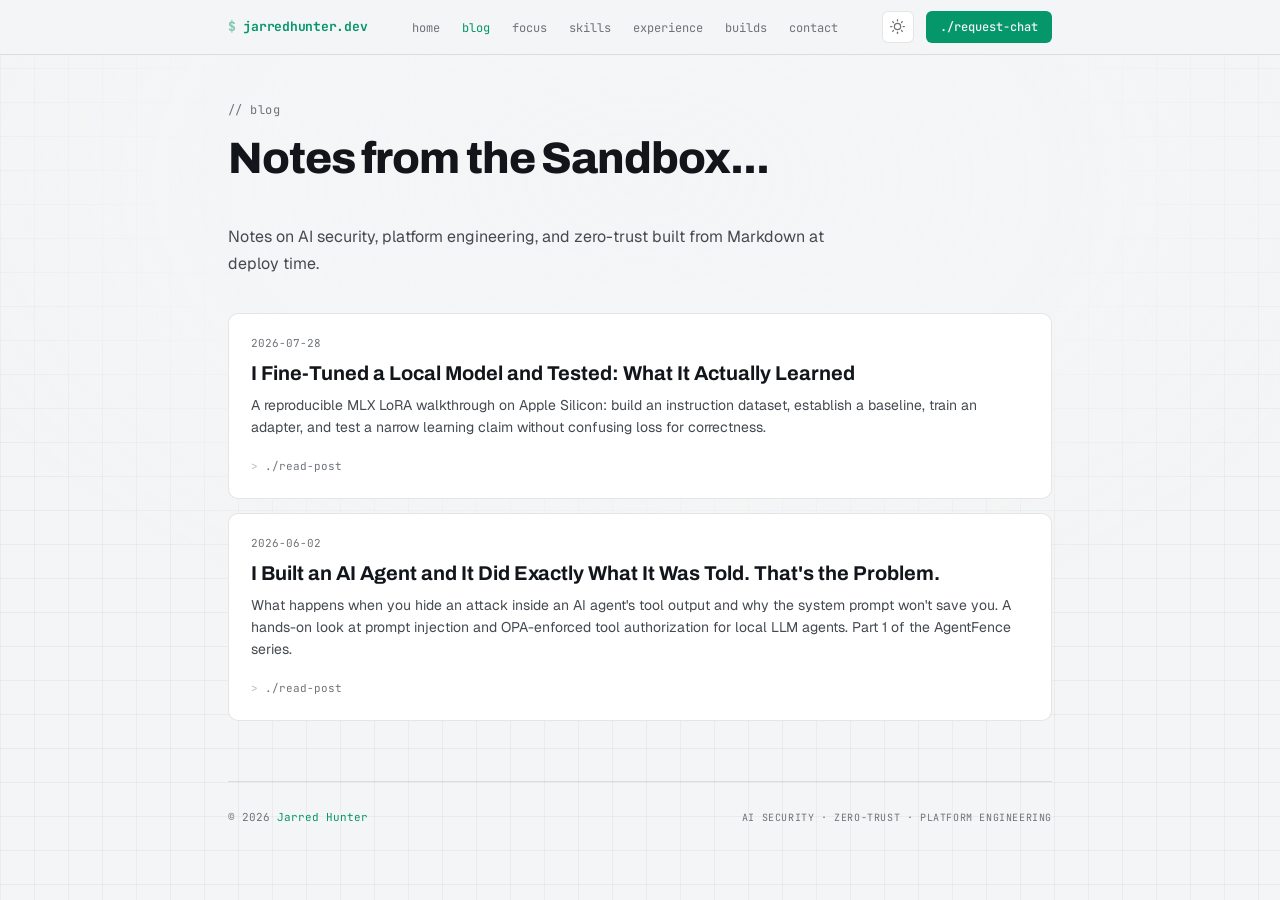
==== commit 91a00c10: "update blog" ====
--- a/src/blog/index.html
+++ b/src/blog/index.html
@@ -42,7 +42,7 @@
       <div class="blog-list">
       <article class="blog-card">
         <div class="blog-card-date">2026-07-28</div>
-        <h2 class="blog-card-title"><a href="i-fine-tuned-a-model-locally-and-tested-what-it-actually-learned/">I Fine-Tuned a Model Locally and Tested: What It Actually Learned</a></h2>
+        <h2 class="blog-card-title"><a href="i-fine-tuned-a-model-locally-and-tested-what-it-actually-learned/">I Fine-Tuned a Local Model and Tested: What It Actually Learned</a></h2>
         <p class="blog-card-summary">A reproducible MLX LoRA walkthrough on Apple Silicon: build an instruction dataset, establish a baseline, train an adapter, and test a narrow learning claim without confusing loss for correctness.</p>
         <a href="i-fine-tuned-a-model-locally-and-tested-what-it-actually-learned/" class="blog-card-link">./read-post</a>
       </article>
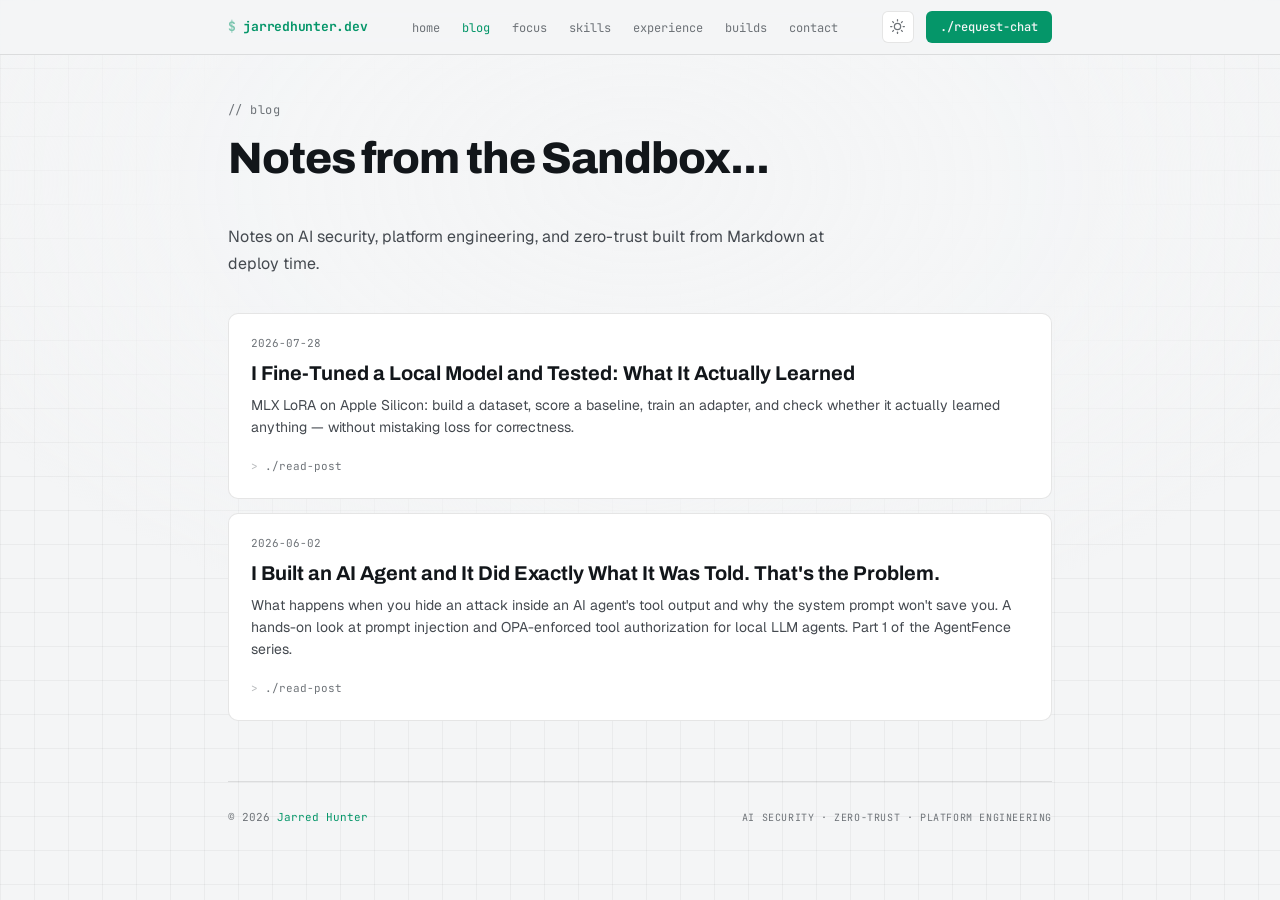
==== commit cf67fd34: "update blog" ====
--- a/src/blog/index.html
+++ b/src/blog/index.html
@@ -43,7 +43,7 @@
       <article class="blog-card">
         <div class="blog-card-date">2026-07-28</div>
         <h2 class="blog-card-title"><a href="i-fine-tuned-a-model-locally-and-tested-what-it-actually-learned/">I Fine-Tuned a Local Model and Tested: What It Actually Learned</a></h2>
-        <p class="blog-card-summary">A reproducible MLX LoRA walkthrough on Apple Silicon: build an instruction dataset, establish a baseline, train an adapter, and test a narrow learning claim without confusing loss for correctness.</p>
+        <p class="blog-card-summary">MLX LoRA on Apple Silicon: build a dataset, score a baseline, train an adapter, and check whether it actually learned anything — without mistaking loss for correctness.</p>
         <a href="i-fine-tuned-a-model-locally-and-tested-what-it-actually-learned/" class="blog-card-link">./read-post</a>
       </article>
       <article class="blog-card">
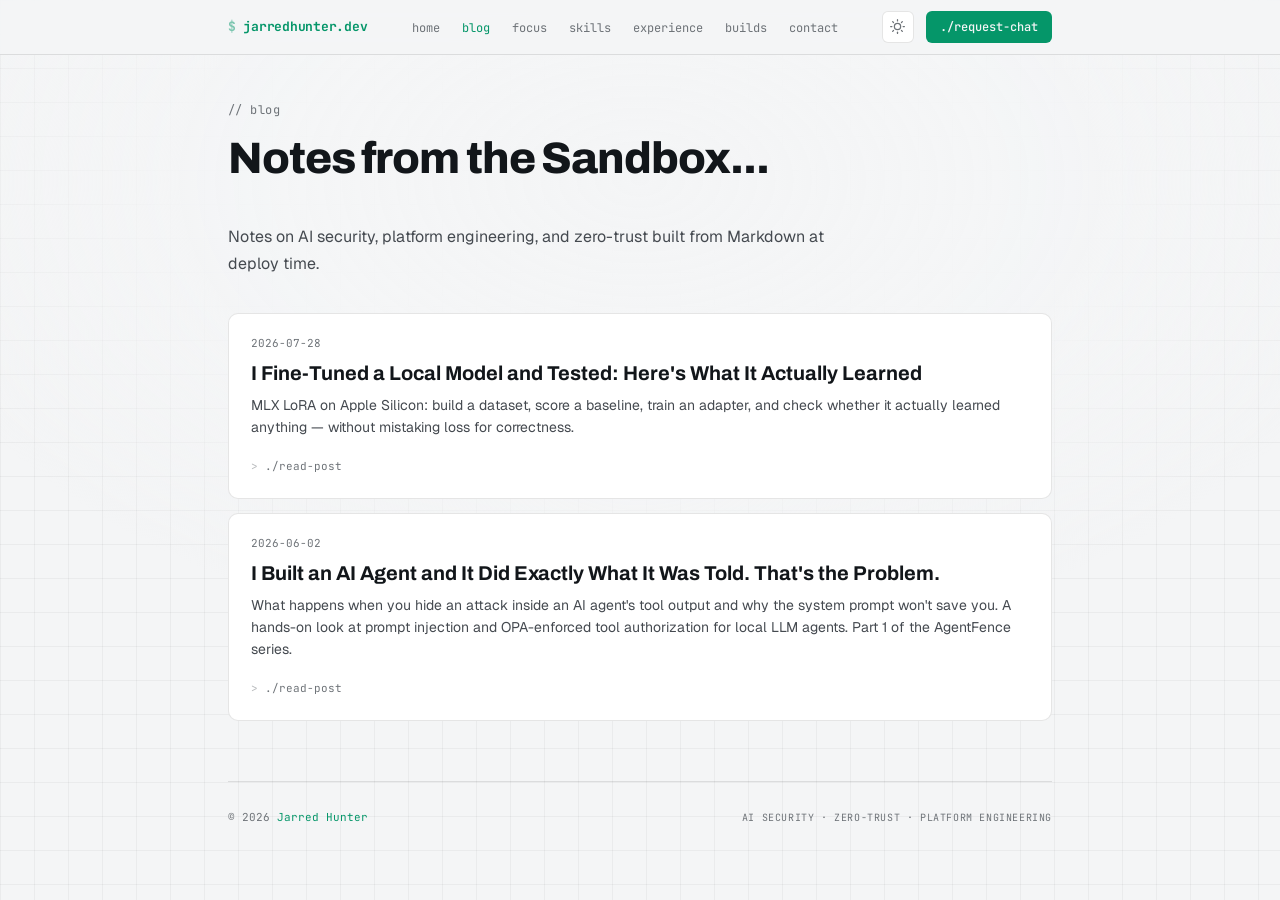
==== commit 7eec7277: "updated blog" ====
--- a/src/blog/index.html
+++ b/src/blog/index.html
@@ -42,7 +42,7 @@
       <div class="blog-list">
       <article class="blog-card">
         <div class="blog-card-date">2026-07-28</div>
-        <h2 class="blog-card-title"><a href="i-fine-tuned-a-model-locally-and-tested-what-it-actually-learned/">I Fine-Tuned a Local Model and Tested: What It Actually Learned</a></h2>
+        <h2 class="blog-card-title"><a href="i-fine-tuned-a-model-locally-and-tested-what-it-actually-learned/">I Fine-Tuned a Local Model and Tested: Here&#x27;s What It Actually Learned</a></h2>
         <p class="blog-card-summary">MLX LoRA on Apple Silicon: build a dataset, score a baseline, train an adapter, and check whether it actually learned anything — without mistaking loss for correctness.</p>
         <a href="i-fine-tuned-a-model-locally-and-tested-what-it-actually-learned/" class="blog-card-link">./read-post</a>
       </article>
